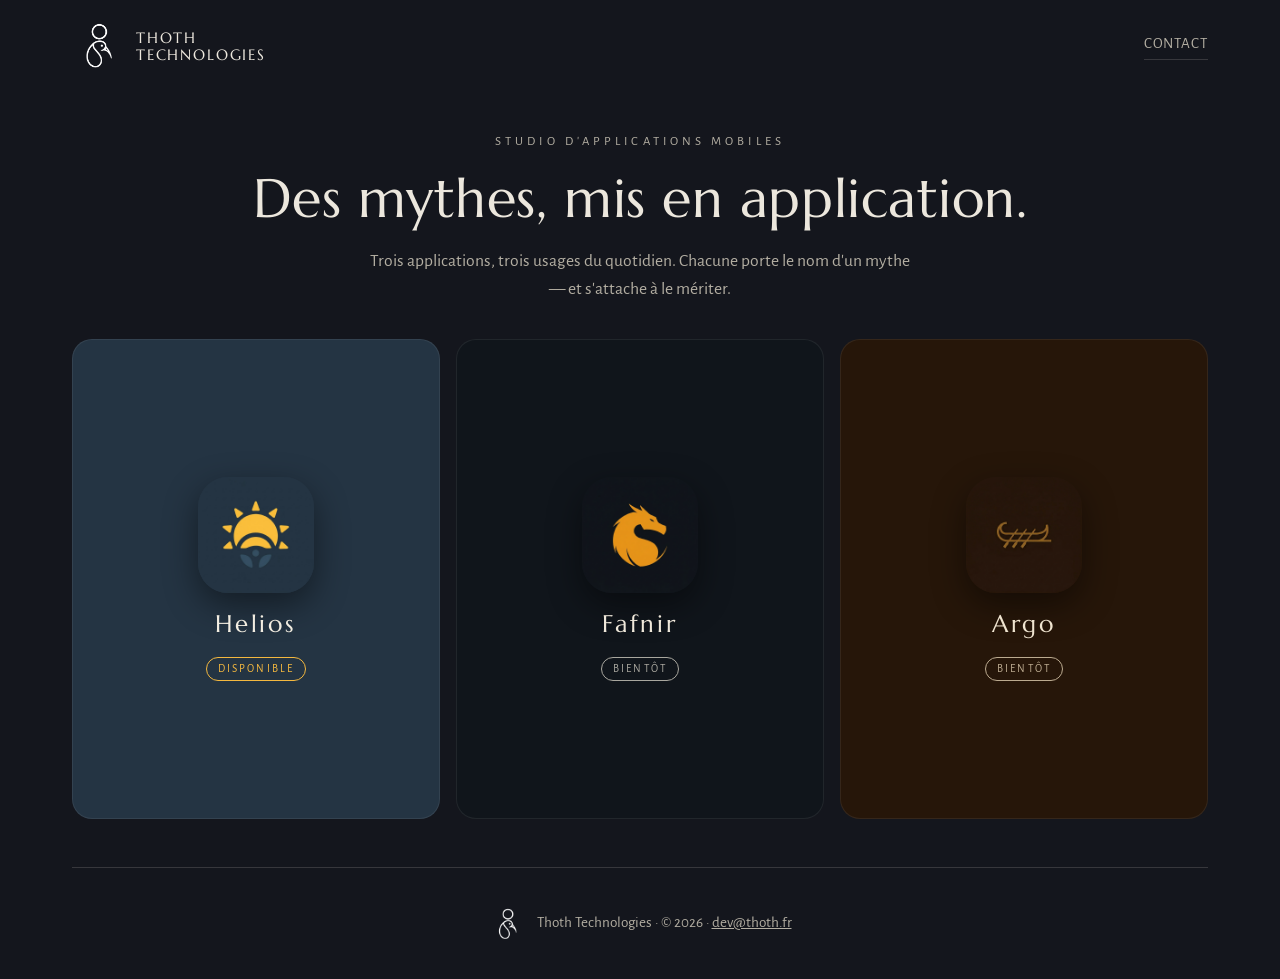
==== index.html @ eed7654f "Site vitrine Thoth Technologies Page statique en francais presentant les trois applications mobiles " ====
<!DOCTYPE html>
<html lang="fr">
<head>
  <meta charset="UTF-8">
  <meta name="viewport" content="width=device-width, initial-scale=1.0">
  <title>Thoth Technologies — Applications mobiles</title>
  <meta name="description" content="Thoth Technologies conçoit des applications mobiles simples et soignées : Helios (permis de conduire), Fafnir (budget personnel) et Argo (covoiturage).">
  <meta property="og:title" content="Thoth Technologies">
  <meta property="og:description" content="Des mythes, mis en application. Helios, Fafnir, Argo.">
  <meta property="og:image" content="assets/thoth_technologies.png">
  <link rel="icon" type="image/png" href="assets/thoth_technologies.png">
  <link rel="preconnect" href="https://fonts.googleapis.com">
  <link rel="preconnect" href="https://fonts.gstatic.com" crossorigin>
  <link href="https://fonts.googleapis.com/css2?family=Marcellus&family=Alegreya+Sans:wght@400;500;700&display=swap" rel="stylesheet">
  <link rel="stylesheet" href="css/style.css">
</head>
<body>

  <!-- Sélecteur d'univers : CSS pur, aucun JavaScript -->
  <input class="app-radio" type="radio" name="app" id="r-thoth" checked>
  <input class="app-radio" type="radio" name="app" id="r-helios">
  <input class="app-radio" type="radio" name="app" id="r-fafnir">
  <input class="app-radio" type="radio" name="app" id="r-argo">

  <div class="page">

    <header class="site-header">
      <label for="r-thoth" class="brand" title="Revenir à l'accueil">
        <img class="brand__ibis" src="assets/new_one.png" alt="" width="52" height="52">
        <span class="brand__name">Thoth<br>Technologies</span>
      </label>
      <a class="site-header__contact" href="mailto:dev@thoth.fr">Contact</a>
    </header>

    <main>
      <section class="hero">
        <p class="eyebrow">Studio d'applications mobiles</p>
        <h1 class="hero__title">Des mythes, <em>mis en application.</em></h1>
        <p class="hero__sub">
          Trois applications, trois usages du quotidien.
          Chacune porte le nom d'un mythe — et s'attache à le mériter.
        </p>
      </section>

      <section class="triptych" aria-label="Les applications">

        <article class="pane pane--helios">
          <label class="pane__hit" for="r-helios">
            <img class="pane__logo" src="assets/helios.png" alt="" width="120" height="120">
            <span class="pane__name">Helios</span>
            <span class="pane__badge pane__badge--live">Disponible</span>
          </label>
          <div class="pane__detail">
            <p class="pane__kicker">Permis de conduire</p>
            <p class="pane__tagline">L'oral de l'examen pratique, maîtrisé.</p>
            <p class="pane__text">
              À la fin de l'examen pratique du permis, l'examinateur pose des questions de
              vérification, de sécurité routière et de premiers secours : jusqu'à
              <strong>3 points</strong> sur la note finale. Helios entraîne à toutes les
              décrocher — 200 questions, corrections détaillées, suivi de progression.
              Gratuit, sans inscription, fonctionne hors-ligne.
            </p>
            <div class="pane__actions">
              <a class="btn btn--primary" href="https://helios.thoth.fr">Ouvrir Helios</a>
              <a class="btn" href="https://play.google.com/store/apps/details?id=fr.thoth.helios">Google Play</a>
              <a class="btn" href="https://apps.apple.com/fr/app/helios-driver/id6763942406">App Store</a>
            </div>
          </div>
        </article>

        <article class="pane pane--fafnir">
          <label class="pane__hit" for="r-fafnir">
            <img class="pane__logo" src="assets/fafnir.png" alt="" width="120" height="120">
            <span class="pane__name">Fafnir</span>
            <span class="pane__badge">Bientôt</span>
          </label>
          <div class="pane__detail">
            <p class="pane__kicker">Budget personnel</p>
            <p class="pane__tagline">Le dragon qui veille sur votre or.</p>
            <p class="pane__text">
              Fafnir sera un gestionnaire de budget personnel : dépenses suivies à la trace,
              épargne surveillée d'un œil de dragon, comptes clairs à la fin du mois.
            </p>
            <div class="pane__actions">
              <span class="soon">Bientôt disponible</span>
            </div>
          </div>
        </article>

        <article class="pane pane--argo">
          <label class="pane__hit" for="r-argo">
            <img class="pane__logo" src="assets/argo.png" alt="" width="120" height="120">
            <span class="pane__name">Argo</span>
            <span class="pane__badge">Bientôt</span>
          </label>
          <div class="pane__detail">
            <p class="pane__kicker">Covoiturage</p>
            <p class="pane__tagline">Une embarcation, plusieurs rameurs.</p>
            <p class="pane__text">
              Argo organisera le covoiturage entre amis, en famille — et pourquoi pas entre
              collègues. Un équipage, un cap, des trajets partagés sans frictions.
            </p>
            <div class="pane__actions">
              <span class="soon">Bientôt disponible</span>
            </div>
          </div>
        </article>

      </section>
    </main>

    <footer class="site-footer">
      <img class="site-footer__ibis" src="assets/new_one.png" alt="" width="36" height="36">
      <p>Thoth Technologies · © 2026 · <a href="mailto:dev@thoth.fr">dev@thoth.fr</a></p>
    </footer>

  </div>

</body>
</html>
---- css/style.css ----
/* ==========================================================================
   Thoth Technologies — triptyque à thèmes par application
   Bascule de thème en CSS pur : radios + :has(), aucun JavaScript.
   ========================================================================== */

:root {
  /* Thème par défaut : Thoth (anthracite, encre & papyrus) */
  --bg: #14161d;
  --ink: #ece7dd;
  --ink-dim: #b3aea2;
  --accent: #ece7dd;
  --accent-contrast: #14161d;
  --line: rgba(236, 231, 221, 0.16);
  --theme-transition: 0.65s cubic-bezier(0.4, 0, 0.2, 1);

  /* Palettes fixes des applications (les panneaux les gardent en permanence) */
  --helios-bg: #243443;
  --helios-accent: #f4b83f;
  --helios-ink: #f2ede1;
  --helios-dim: #b9c2ca;
  --fafnir-bg: #10151b;
  --fafnir-accent: #e6952f;
  --fafnir-ink: #efe8da;
  --fafnir-dim: #a9a79f;
  --argo-bg: #261609;
  --argo-accent: #c99a3f;
  --argo-ink: #efe4d0;
  --argo-dim: #bcab90;
}

/* La page entière adopte le thème de l'application ouverte */
html:has(#r-helios:checked) {
  --bg: var(--helios-bg);
  --ink: var(--helios-ink);
  --ink-dim: var(--helios-dim);
  --accent: var(--helios-accent);
  --accent-contrast: var(--helios-bg);
  --line: rgba(244, 184, 63, 0.28);
}

html:has(#r-fafnir:checked) {
  --bg: var(--fafnir-bg);
  --ink: var(--fafnir-ink);
  --ink-dim: var(--fafnir-dim);
  --accent: var(--fafnir-accent);
  --accent-contrast: var(--fafnir-bg);
  --line: rgba(230, 149, 47, 0.28);
}

html:has(#r-argo:checked) {
  --bg: var(--argo-bg);
  --ink: var(--argo-ink);
  --ink-dim: var(--argo-dim);
  --accent: var(--argo-accent);
  --accent-contrast: var(--argo-bg);
  --line: rgba(201, 154, 63, 0.3);
}

/* ==========================================================================
   Base
   ========================================================================== */

* { box-sizing: border-box; }

html, body { margin: 0; }

body {
  background: var(--bg);
  color: var(--ink);
  font-family: "Alegreya Sans", "Segoe UI", system-ui, sans-serif;
  font-size: 1.0625rem;
  line-height: 1.6;
  transition: background var(--theme-transition), color var(--theme-transition);
  min-height: 100vh;
}

.page {
  max-width: 74rem;
  margin: 0 auto;
  padding: 0 1.5rem;
  display: flex;
  flex-direction: column;
  min-height: 100vh;
}

main { flex: 1; }

/* Radios masqués visuellement, focus clavier conservé */
.app-radio {
  position: fixed;
  width: 1px;
  height: 1px;
  clip-path: inset(50%);
  overflow: hidden;
  white-space: nowrap;
}

h1, h2, .brand__name, .pane__name {
  font-family: "Marcellus", "Palatino Linotype", Palatino, serif;
  font-weight: 400;
}

a { color: var(--accent); }

/* ==========================================================================
   En-tête
   ========================================================================== */

.site-header {
  display: flex;
  align-items: center;
  justify-content: space-between;
  padding: 1.25rem 0;
}

.brand {
  display: flex;
  align-items: center;
  gap: 0.75rem;
  cursor: pointer;
}

.brand__name {
  font-size: 0.95rem;
  line-height: 1.15;
  letter-spacing: 0.12em;
  text-transform: uppercase;
}

.site-header__contact {
  color: var(--ink-dim);
  text-decoration: none;
  font-size: 0.95rem;
  letter-spacing: 0.06em;
  text-transform: uppercase;
  border-bottom: 1px solid var(--line);
  padding-bottom: 0.15rem;
  transition: color 0.2s, border-color 0.2s;
}

.site-header__contact:hover { color: var(--accent); border-color: var(--accent); }

/* ==========================================================================
   Hero
   ========================================================================== */

.hero {
  text-align: center;
  padding: 2.5rem 0 2.25rem;
}

.eyebrow {
  margin: 0 0 1rem;
  font-size: 0.8rem;
  letter-spacing: 0.32em;
  text-transform: uppercase;
  color: var(--ink-dim);
}

.hero__title {
  margin: 0;
  font-size: clamp(2.1rem, 5vw, 3.4rem);
  line-height: 1.12;
  letter-spacing: 0.01em;
}

.hero__title em {
  font-style: normal;
  color: var(--accent);
  transition: color var(--theme-transition);
}

.hero__sub {
  max-width: 34rem;
  margin: 1.1rem auto 0;
  color: var(--ink-dim);
  font-size: 1.1rem;
}

/* ==========================================================================
   Triptyque
   ========================================================================== */

.triptych {
  display: flex;
  gap: 1rem;
  min-height: 30rem;
  margin-bottom: 3rem;
}

.pane {
  flex: 1;
  display: flex;
  flex-direction: column;
  border-radius: 1.25rem;
  overflow: hidden;
  border: 1px solid rgba(255, 255, 255, 0.07);
  transition: flex-grow var(--theme-transition), border-color 0.3s;
}

/* Couleurs propres à chaque panneau, indépendantes du thème de page */
.pane--helios { background: var(--helios-bg); color: var(--helios-ink); --pane-accent: var(--helios-accent); --pane-dim: var(--helios-dim); --pane-bg: var(--helios-bg); }
.pane--fafnir { background: var(--fafnir-bg); color: var(--fafnir-ink); --pane-accent: var(--fafnir-accent); --pane-dim: var(--fafnir-dim); --pane-bg: var(--fafnir-bg); }
.pane--argo   { background: var(--argo-bg);   color: var(--argo-ink);   --pane-accent: var(--argo-accent);   --pane-dim: var(--argo-dim);   --pane-bg: var(--argo-bg); }

.pane:hover { border-color: var(--pane-accent); }

/* Zone cliquable : logo + nom + badge */
.pane__hit {
  flex: 1;
  display: flex;
  flex-direction: column;
  align-items: center;
  justify-content: center;
  gap: 0.8rem;
  padding: 2.25rem 1rem;
  cursor: pointer;
  text-align: center;
}

.pane__logo {
  width: clamp(84px, 9vw, 128px);
  height: auto;
  border-radius: 26%;
  box-shadow: 0 12px 34px rgba(0, 0, 0, 0.45);
  transition: transform 0.35s ease;
}

.pane__hit:hover .pane__logo { transform: scale(1.06); }

.pane__name {
  font-size: 1.5rem;
  letter-spacing: 0.12em;
}

.pane__badge {
  font-size: 0.7rem;
  letter-spacing: 0.18em;
  text-transform: uppercase;
  color: var(--pane-dim);
  border: 1px solid currentColor;
  border-radius: 999px;
  padding: 0.15rem 0.7rem;
}

.pane__badge--live { color: var(--pane-accent); }

/* Détail : replié par défaut, déployé quand le panneau est sélectionné */
.pane__detail {
  max-height: 0;
  opacity: 0;
  visibility: hidden;
  overflow: hidden;
  padding: 0 clamp(1.25rem, 3vw, 2.5rem);
  transition: max-height var(--theme-transition), opacity 0.45s ease 0.15s,
              visibility var(--theme-transition), padding var(--theme-transition);
}

html:has(#r-helios:checked) .pane--helios,
html:has(#r-fafnir:checked) .pane--fafnir,
html:has(#r-argo:checked)   .pane--argo {
  flex-grow: 2.6;
  border-color: var(--pane-accent);
}

html:has(#r-helios:checked) .pane--helios .pane__detail,
html:has(#r-fafnir:checked) .pane--fafnir .pane__detail,
html:has(#r-argo:checked)   .pane--argo   .pane__detail {
  max-height: 32rem;
  opacity: 1;
  visibility: visible;
  padding-bottom: 2.25rem;
}

/* Focus clavier : anneau sur le panneau correspondant */
html:has(#r-helios:focus-visible) .pane--helios,
html:has(#r-fafnir:focus-visible) .pane--fafnir,
html:has(#r-argo:focus-visible)   .pane--argo {
  outline: 2px solid var(--pane-accent);
  outline-offset: 3px;
}

html:has(#r-thoth:focus-visible) .brand {
  outline: 2px solid var(--accent);
  outline-offset: 4px;
}

.pane__kicker {
  margin: 0 0 0.4rem;
  font-size: 0.75rem;
  letter-spacing: 0.28em;
  text-transform: uppercase;
  color: var(--pane-accent);
}

.pane__tagline {
  margin: 0;
  font-size: 1.15rem;
  font-style: italic;
  color: var(--pane-dim);
}

.pane__text {
  margin: 1rem 0 0;
}

.pane__text strong { color: var(--pane-accent); }

.pane__actions {
  margin-top: 1.5rem;
  display: flex;
  flex-wrap: wrap;
  gap: 0.7rem;
}

.btn {
  display: inline-block;
  padding: 0.65rem 1.4rem;
  border: 1px solid rgba(255, 255, 255, 0.25);
  border-radius: 999px;
  color: inherit;
  text-decoration: none;
  font-weight: 500;
  letter-spacing: 0.02em;
  transition: border-color 0.2s, color 0.2s, background 0.2s;
}

.btn:hover { border-color: var(--pane-accent); color: var(--pane-accent); }

.btn--primary {
  background: var(--pane-accent);
  border-color: var(--pane-accent);
  color: var(--pane-bg);
}

.btn--primary:hover {
  background: color-mix(in srgb, var(--pane-accent) 85%, white);
  color: var(--pane-bg);
}

.btn:focus-visible {
  outline: 2px solid var(--pane-accent);
  outline-offset: 3px;
}

.soon {
  display: inline-block;
  padding: 0.65rem 1.4rem;
  border: 1px dashed rgba(255, 255, 255, 0.3);
  border-radius: 999px;
  color: var(--pane-dim);
  letter-spacing: 0.12em;
  text-transform: uppercase;
  font-size: 0.82rem;
}

/* ==========================================================================
   Pied de page
   ========================================================================== */

.site-footer {
  display: flex;
  align-items: center;
  justify-content: center;
  gap: 0.75rem;
  padding: 1.75rem 0;
  border-top: 1px solid var(--line);
  color: var(--ink-dim);
  font-size: 0.95rem;
}

.site-footer a { color: var(--ink-dim); }
.site-footer a:hover { color: var(--accent); }

/* ==========================================================================
   Mobile : panneaux empilés en accordéon
   ========================================================================== */

@media (max-width: 760px) {
  .triptych {
    flex-direction: column;
    min-height: 0;
  }

  .pane { flex: none; }

  .pane__hit {
    flex-direction: row;
    justify-content: flex-start;
    gap: 1.1rem;
    padding: 1.1rem 1.25rem;
    text-align: left;
  }

  .pane__logo { width: 64px; }

  .pane__name { flex: 1; font-size: 1.3rem; }
}

/* ==========================================================================
   Dégradations
   ========================================================================== */

/* Navigateurs sans :has() : tous les détails visibles, thème Thoth fixe */
@supports not (selector(html:has(input))) {
  .pane__detail {
    max-height: none;
    opacity: 1;
    visibility: visible;
    padding-bottom: 2.25rem;
  }

  .triptych { flex-direction: column; }
}

@media (prefers-reduced-motion: reduce) {
  *, *::before, *::after {
    animation: none !important;
    transition: none !important;
  }
}
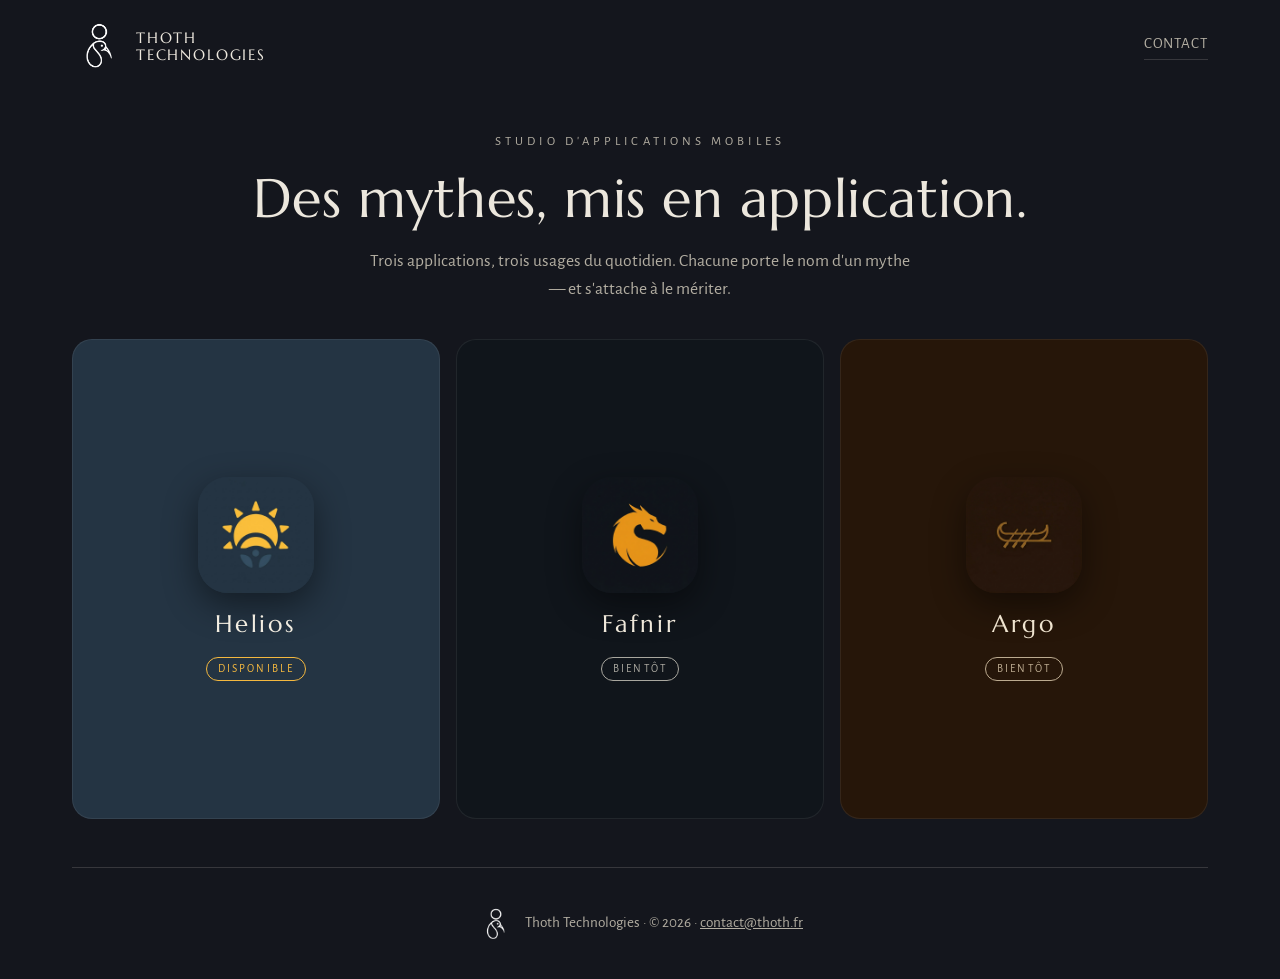
==== commit 2079e5b3: "Corrige l'adresse de contact : contact@thoth.fr Co-Authored-By: Claude Fable 5 <noreply@anthropic.co" ====
--- a/index.html
+++ b/index.html
@@ -29,7 +29,7 @@
         <img class="brand__ibis" src="assets/new_one.png" alt="" width="52" height="52">
         <span class="brand__name">Thoth<br>Technologies</span>
       </label>
-      <a class="site-header__contact" href="mailto:dev@thoth.fr">Contact</a>
+      <a class="site-header__contact" href="mailto:contact@thoth.fr">Contact</a>
     </header>
 
     <main>
@@ -111,7 +111,7 @@
 
     <footer class="site-footer">
       <img class="site-footer__ibis" src="assets/new_one.png" alt="" width="36" height="36">
-      <p>Thoth Technologies · © 2026 · <a href="mailto:dev@thoth.fr">dev@thoth.fr</a></p>
+      <p>Thoth Technologies · © 2026 · <a href="mailto:contact@thoth.fr">contact@thoth.fr</a></p>
     </footer>
 
   </div>
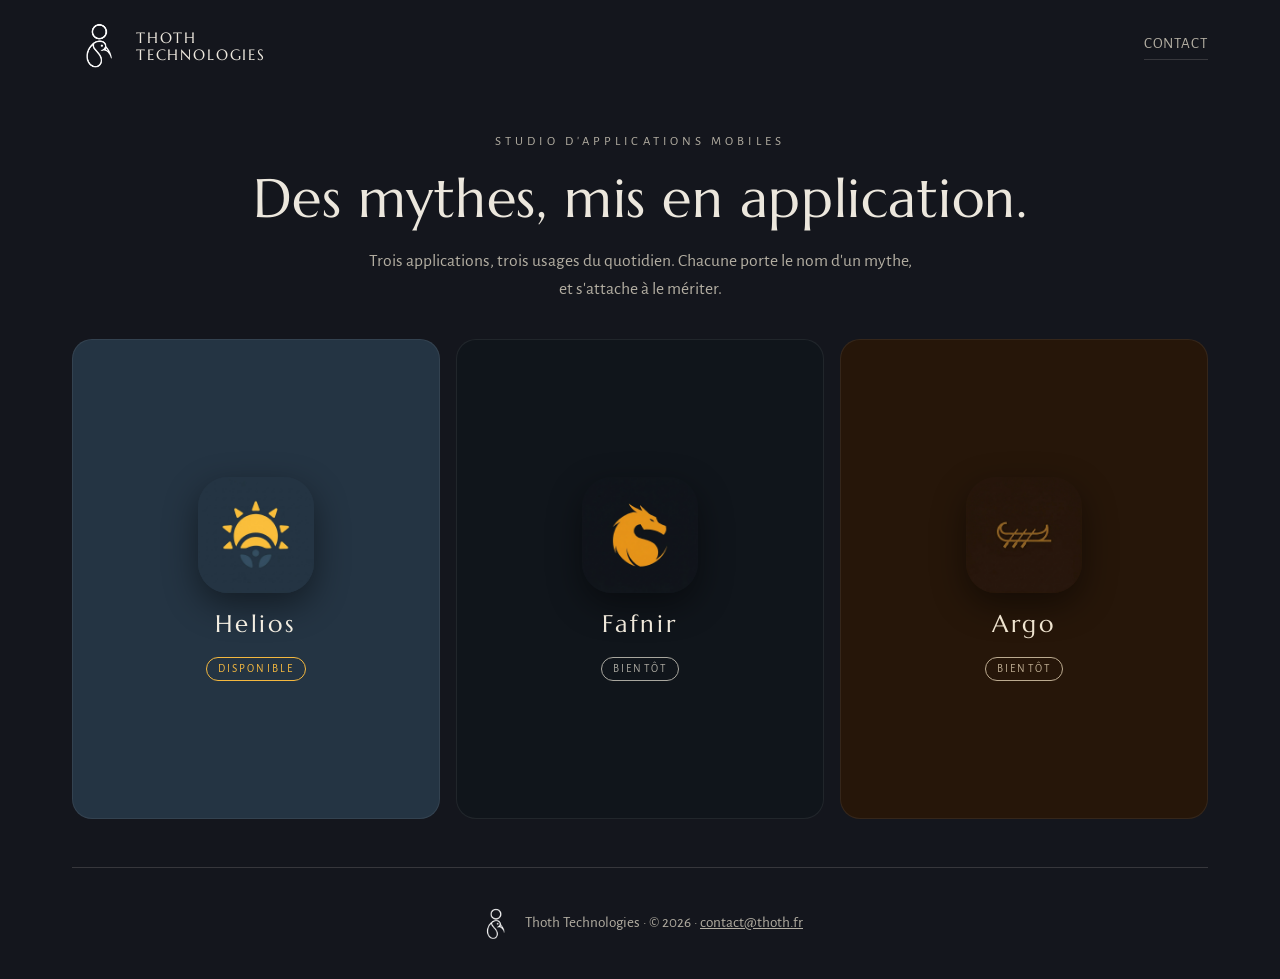
==== commit b3bdcfb6: "Supprime les tirets longs des textes Co-Authored-By: Claude Fable 5 <noreply@anthropic.com>" ====
--- a/index.html
+++ b/index.html
@@ -3,7 +3,7 @@
 <head>
   <meta charset="UTF-8">
   <meta name="viewport" content="width=device-width, initial-scale=1.0">
-  <title>Thoth Technologies — Applications mobiles</title>
+  <title>Thoth Technologies · Applications mobiles</title>
   <meta name="description" content="Thoth Technologies conçoit des applications mobiles simples et soignées : Helios (permis de conduire), Fafnir (budget personnel) et Argo (covoiturage).">
   <meta property="og:title" content="Thoth Technologies">
   <meta property="og:description" content="Des mythes, mis en application. Helios, Fafnir, Argo.">
@@ -38,7 +38,7 @@
         <h1 class="hero__title">Des mythes, <em>mis en application.</em></h1>
         <p class="hero__sub">
           Trois applications, trois usages du quotidien.
-          Chacune porte le nom d'un mythe — et s'attache à le mériter.
+          Chacune porte le nom d'un mythe, et s'attache à le mériter.
         </p>
       </section>
 
@@ -57,7 +57,7 @@
               À la fin de l'examen pratique du permis, l'examinateur pose des questions de
               vérification, de sécurité routière et de premiers secours : jusqu'à
               <strong>3 points</strong> sur la note finale. Helios entraîne à toutes les
-              décrocher — 200 questions, corrections détaillées, suivi de progression.
+              décrocher. 200 questions, corrections détaillées, suivi de progression.
               Gratuit, sans inscription, fonctionne hors-ligne.
             </p>
             <div class="pane__actions">
@@ -97,7 +97,7 @@
             <p class="pane__kicker">Covoiturage</p>
             <p class="pane__tagline">Une embarcation, plusieurs rameurs.</p>
             <p class="pane__text">
-              Argo organisera le covoiturage entre amis, en famille — et pourquoi pas entre
+              Argo organisera le covoiturage entre amis, en famille, et pourquoi pas entre
               collègues. Un équipage, un cap, des trajets partagés sans frictions.
             </p>
             <div class="pane__actions">
--- a/css/style.css
+++ b/css/style.css
@@ -1,5 +1,5 @@
 /* ==========================================================================
-   Thoth Technologies — triptyque à thèmes par application
+   Thoth Technologies : triptyque à thèmes par application
    Bascule de thème en CSS pur : radios + :has(), aucun JavaScript.
    ========================================================================== */
 
@@ -11,7 +11,7 @@
   --accent: #ece7dd;
   --accent-contrast: #14161d;
   --line: rgba(236, 231, 221, 0.16);
-  --theme-transition: 0.65s cubic-bezier(0.4, 0, 0.2, 1);
+  --theme-transition: 1.1s cubic-bezier(0.4, 0, 0.2, 1);
 
   /* Palettes fixes des applications (les panneaux les gardent en permanence) */
   --helios-bg: #243443;
@@ -102,6 +102,18 @@
 
 a { color: var(--accent); }
 
+/* Fondu graduel de toutes les couleurs liées au thème lors d'un changement d'app */
+.eyebrow,
+.hero__title,
+.hero__sub,
+.brand__name,
+.site-footer,
+.site-footer a,
+.site-footer__ibis,
+.site-header__contact {
+  transition: color var(--theme-transition), border-color var(--theme-transition);
+}
+
 /* ==========================================================================
    En-tête
    ========================================================================== */
@@ -227,6 +239,12 @@
 }
 
 .pane__hit:hover .pane__logo { transform: scale(1.06); }
+
+/* Retour tactile au clic : le logo s'enfonce brièvement */
+.pane__hit:active .pane__logo {
+  transform: scale(0.92);
+  transition-duration: 0.08s;
+}
 
 .pane__name {
   font-size: 1.5rem;
@@ -271,6 +289,37 @@
   visibility: visible;
   padding-bottom: 2.25rem;
 }
+
+/* Animation d'ouverture : le logo rebondit… */
+@keyframes logo-pop {
+  0%   { transform: scale(1); }
+  35%  { transform: scale(1.14) rotate(-3deg); }
+  70%  { transform: scale(0.96) rotate(1.5deg); }
+  100% { transform: scale(1); }
+}
+
+html:has(#r-helios:checked) .pane--helios .pane__logo,
+html:has(#r-fafnir:checked) .pane--fafnir .pane__logo,
+html:has(#r-argo:checked)   .pane--argo   .pane__logo {
+  animation: logo-pop 0.55s cubic-bezier(0.34, 1.56, 0.64, 1) both;
+}
+
+/* …et le contenu du détail se révèle en cascade */
+@keyframes rise-in {
+  from { opacity: 0; transform: translateY(14px); }
+  to   { opacity: 1; transform: translateY(0); }
+}
+
+html:has(#r-helios:checked) .pane--helios .pane__detail > *,
+html:has(#r-fafnir:checked) .pane--fafnir .pane__detail > *,
+html:has(#r-argo:checked)   .pane--argo   .pane__detail > * {
+  animation: rise-in 0.45s ease both;
+}
+
+html:has(input.app-radio:checked) .pane .pane__detail > :nth-child(1) { animation-delay: 0.18s; }
+html:has(input.app-radio:checked) .pane .pane__detail > :nth-child(2) { animation-delay: 0.26s; }
+html:has(input.app-radio:checked) .pane .pane__detail > :nth-child(3) { animation-delay: 0.34s; }
+html:has(input.app-radio:checked) .pane .pane__detail > :nth-child(4) { animation-delay: 0.42s; }
 
 /* Focus clavier : anneau sur le panneau correspondant */
 html:has(#r-helios:focus-visible) .pane--helios,
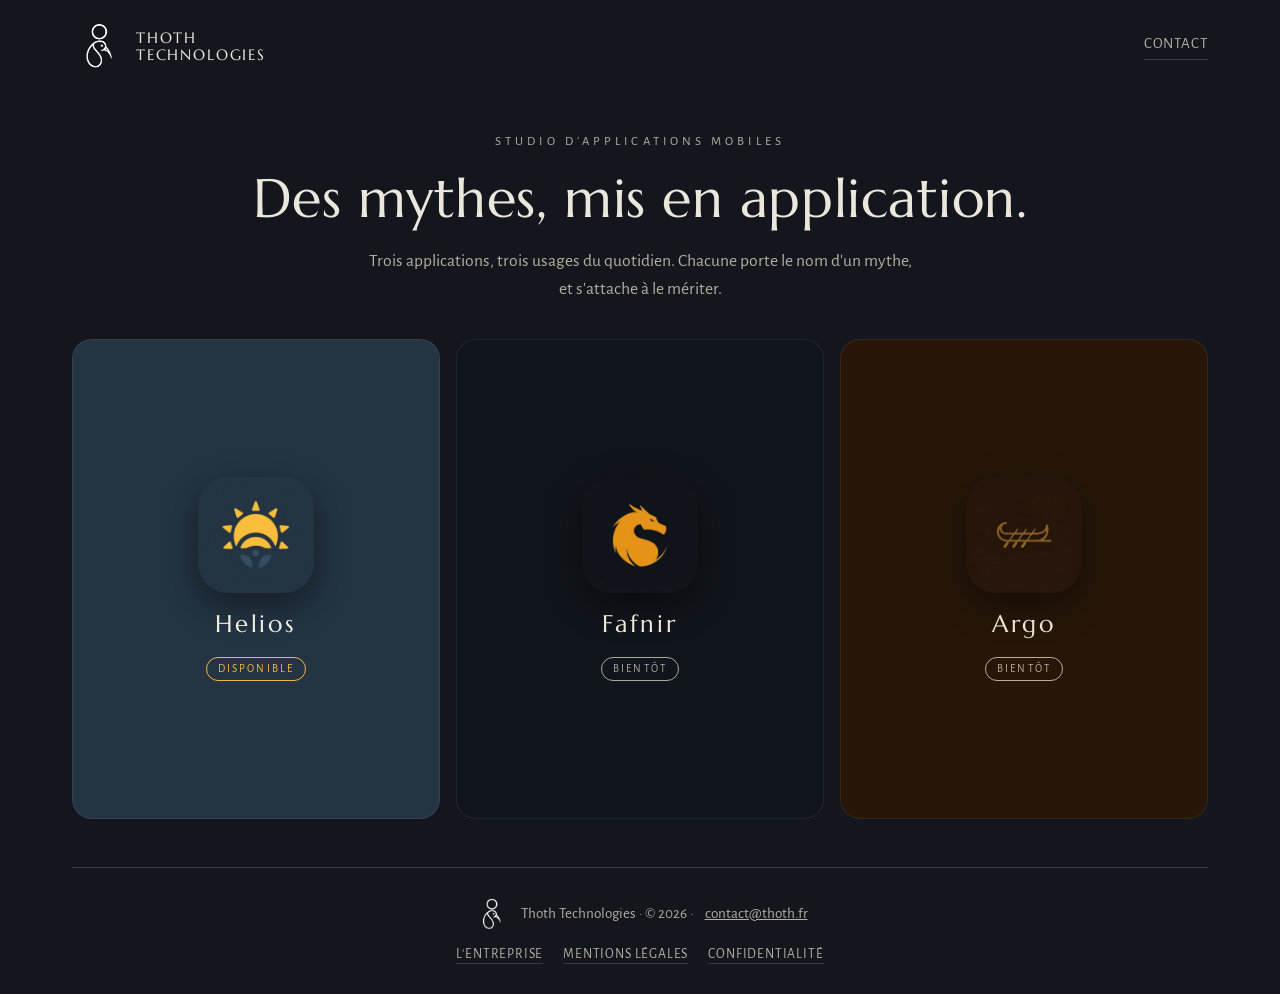
==== commit 72945913: "Ajoute la page Entreprise : présentation, mentions légales, confidentialité Auto-héberge les polices" ====
--- a/index.html
+++ b/index.html
@@ -8,10 +8,9 @@
   <meta property="og:title" content="Thoth Technologies">
   <meta property="og:description" content="Des mythes, mis en application. Helios, Fafnir, Argo.">
   <meta property="og:image" content="assets/thoth_technologies.png">
-  <link rel="icon" type="image/png" href="assets/thoth_technologies.png">
-  <link rel="preconnect" href="https://fonts.googleapis.com">
-  <link rel="preconnect" href="https://fonts.gstatic.com" crossorigin>
-  <link href="https://fonts.googleapis.com/css2?family=Marcellus&family=Alegreya+Sans:wght@400;500;700&display=swap" rel="stylesheet">
+  <link rel="icon" type="image/png" href="assets/favicon.png">
+  <link rel="preload" href="assets/fonts/marcellus-400.woff2" as="font" type="font/woff2" crossorigin>
+  <link rel="preload" href="assets/fonts/alegreya-sans-400.woff2" as="font" type="font/woff2" crossorigin>
   <link rel="stylesheet" href="css/style.css">
 </head>
 <body>
@@ -54,7 +53,7 @@
             <p class="pane__kicker">Permis de conduire</p>
             <p class="pane__tagline">L'oral de l'examen pratique, maîtrisé.</p>
             <p class="pane__text">
-              À la fin de l'examen pratique du permis, l'examinateur pose des questions de
+              Au milieu de l'examen pratique du permis, l'examinateur pose des questions de
               vérification, de sécurité routière et de premiers secours : jusqu'à
               <strong>3 points</strong> sur la note finale. Helios entraîne à toutes les
               décrocher. 200 questions, corrections détaillées, suivi de progression.
@@ -110,8 +109,15 @@
     </main>
 
     <footer class="site-footer">
-      <img class="site-footer__ibis" src="assets/new_one.png" alt="" width="36" height="36">
-      <p>Thoth Technologies · © 2026 · <a href="mailto:contact@thoth.fr">contact@thoth.fr</a></p>
+      <p>
+        <img class="site-footer__ibis" src="assets/new_one.png" alt="" width="36" height="36">
+        Thoth Technologies · © 2026 · <a href="mailto:contact@thoth.fr">contact@thoth.fr</a>
+      </p>
+      <ul class="site-footer__nav">
+        <li><a href="entreprise.html">L'entreprise</a></li>
+        <li><a href="entreprise.html#mentions-legales">Mentions légales</a></li>
+        <li><a href="entreprise.html#confidentialite">Confidentialité</a></li>
+      </ul>
     </footer>
 
   </div>
--- a/css/style.css
+++ b/css/style.css
@@ -2,6 +2,43 @@
    Thoth Technologies : triptyque à thèmes par application
    Bascule de thème en CSS pur : radios + :has(), aucun JavaScript.
    ========================================================================== */
+
+/* ==========================================================================
+   Polices auto-hébergées (aucune requête vers Google Fonts, RGPD)
+   Sous-ensemble latin, licence SIL OFL : voir assets/fonts/OFL-*.txt
+   ========================================================================== */
+
+@font-face {
+  font-family: "Marcellus";
+  font-style: normal;
+  font-weight: 400;
+  font-display: swap;
+  src: url("../assets/fonts/marcellus-400.woff2") format("woff2");
+}
+
+@font-face {
+  font-family: "Alegreya Sans";
+  font-style: normal;
+  font-weight: 400;
+  font-display: swap;
+  src: url("../assets/fonts/alegreya-sans-400.woff2") format("woff2");
+}
+
+@font-face {
+  font-family: "Alegreya Sans";
+  font-style: normal;
+  font-weight: 500;
+  font-display: swap;
+  src: url("../assets/fonts/alegreya-sans-500.woff2") format("woff2");
+}
+
+@font-face {
+  font-family: "Alegreya Sans";
+  font-style: normal;
+  font-weight: 700;
+  font-display: swap;
+  src: url("../assets/fonts/alegreya-sans-700.woff2") format("woff2");
+}
 
 :root {
   /* Thème par défaut : Thoth (anthracite, encre & papyrus) */
@@ -130,6 +167,13 @@
   align-items: center;
   gap: 0.75rem;
   cursor: pointer;
+  color: inherit;
+  text-decoration: none;
+}
+
+.brand:focus-visible {
+  outline: 2px solid var(--accent);
+  outline-offset: 4px;
 }
 
 .brand__name {
@@ -409,6 +453,7 @@
 
 .site-footer {
   display: flex;
+  flex-direction: column;
   align-items: center;
   justify-content: center;
   gap: 0.75rem;
@@ -418,8 +463,127 @@
   font-size: 0.95rem;
 }
 
+.site-footer p {
+  margin: 0;
+  display: flex;
+  flex-wrap: wrap;
+  align-items: center;
+  justify-content: center;
+  gap: 0.35rem 0.75rem;
+  text-align: center;
+}
+
 .site-footer a { color: var(--ink-dim); }
 .site-footer a:hover { color: var(--accent); }
+
+.site-footer__nav {
+  display: flex;
+  flex-wrap: wrap;
+  justify-content: center;
+  gap: 0.35rem 1.25rem;
+  margin: 0;
+  padding: 0;
+  list-style: none;
+  font-size: 0.85rem;
+  letter-spacing: 0.06em;
+  text-transform: uppercase;
+}
+
+.site-footer__nav a { text-decoration: none; border-bottom: 1px solid var(--line); padding-bottom: 0.1rem; }
+
+/* ==========================================================================
+   Page Entreprise : présentation, mentions légales, confidentialité
+   ========================================================================== */
+
+.prose {
+  max-width: 44rem;
+  margin: 0 auto 3.5rem;
+}
+
+.prose__section {
+  padding: 2.5rem 0;
+  border-top: 1px solid var(--line);
+  scroll-margin-top: 1.5rem;
+}
+
+.prose__section:first-child { border-top: 0; padding-top: 0.5rem; }
+
+.prose h2 {
+  margin: 0 0 1.25rem;
+  font-size: 1.7rem;
+  letter-spacing: 0.02em;
+}
+
+.prose h3 {
+  margin: 1.75rem 0 0.5rem;
+  font-size: 0.8rem;
+  letter-spacing: 0.28em;
+  text-transform: uppercase;
+  color: var(--accent);
+  font-weight: 500;
+}
+
+.prose p { margin: 0 0 1rem; }
+
+.prose p:last-child { margin-bottom: 0; }
+
+.prose ul {
+  margin: 0 0 1rem;
+  padding-left: 1.25rem;
+}
+
+.prose li + li { margin-top: 0.35rem; }
+
+.prose a { text-decoration-thickness: 1px; text-underline-offset: 0.2em; }
+
+.prose .lede {
+  font-size: 1.15rem;
+  color: var(--ink-dim);
+}
+
+/* Liste de faits : libellé en petites capitales, valeur en regard */
+.facts {
+  display: grid;
+  grid-template-columns: max-content 1fr;
+  gap: 0.6rem 1.5rem;
+  margin: 1.5rem 0 0;
+}
+
+.facts dt {
+  font-size: 0.75rem;
+  letter-spacing: 0.22em;
+  text-transform: uppercase;
+  color: var(--ink-dim);
+  padding-top: 0.2rem;
+}
+
+.facts dd { margin: 0; }
+
+/* Sommaire de la page */
+.prose__toc {
+  display: flex;
+  flex-wrap: wrap;
+  justify-content: center;
+  gap: 0.6rem;
+  margin: 1.75rem 0 0;
+  padding: 0;
+  list-style: none;
+}
+
+.prose__toc a {
+  display: inline-block;
+  padding: 0.45rem 1.1rem;
+  border: 1px solid var(--line);
+  border-radius: 999px;
+  color: var(--ink-dim);
+  text-decoration: none;
+  font-size: 0.85rem;
+  letter-spacing: 0.08em;
+  text-transform: uppercase;
+  transition: color 0.2s, border-color 0.2s;
+}
+
+.prose__toc a:hover { color: var(--accent); border-color: var(--accent); }
 
 /* ==========================================================================
    Mobile : panneaux empilés en accordéon
@@ -444,6 +608,10 @@
   .pane__logo { width: 64px; }
 
   .pane__name { flex: 1; font-size: 1.3rem; }
+
+  .facts { grid-template-columns: 1fr; gap: 0.15rem 0; }
+
+  .facts dd + dt { margin-top: 0.75rem; }
 }
 
 /* ==========================================================================
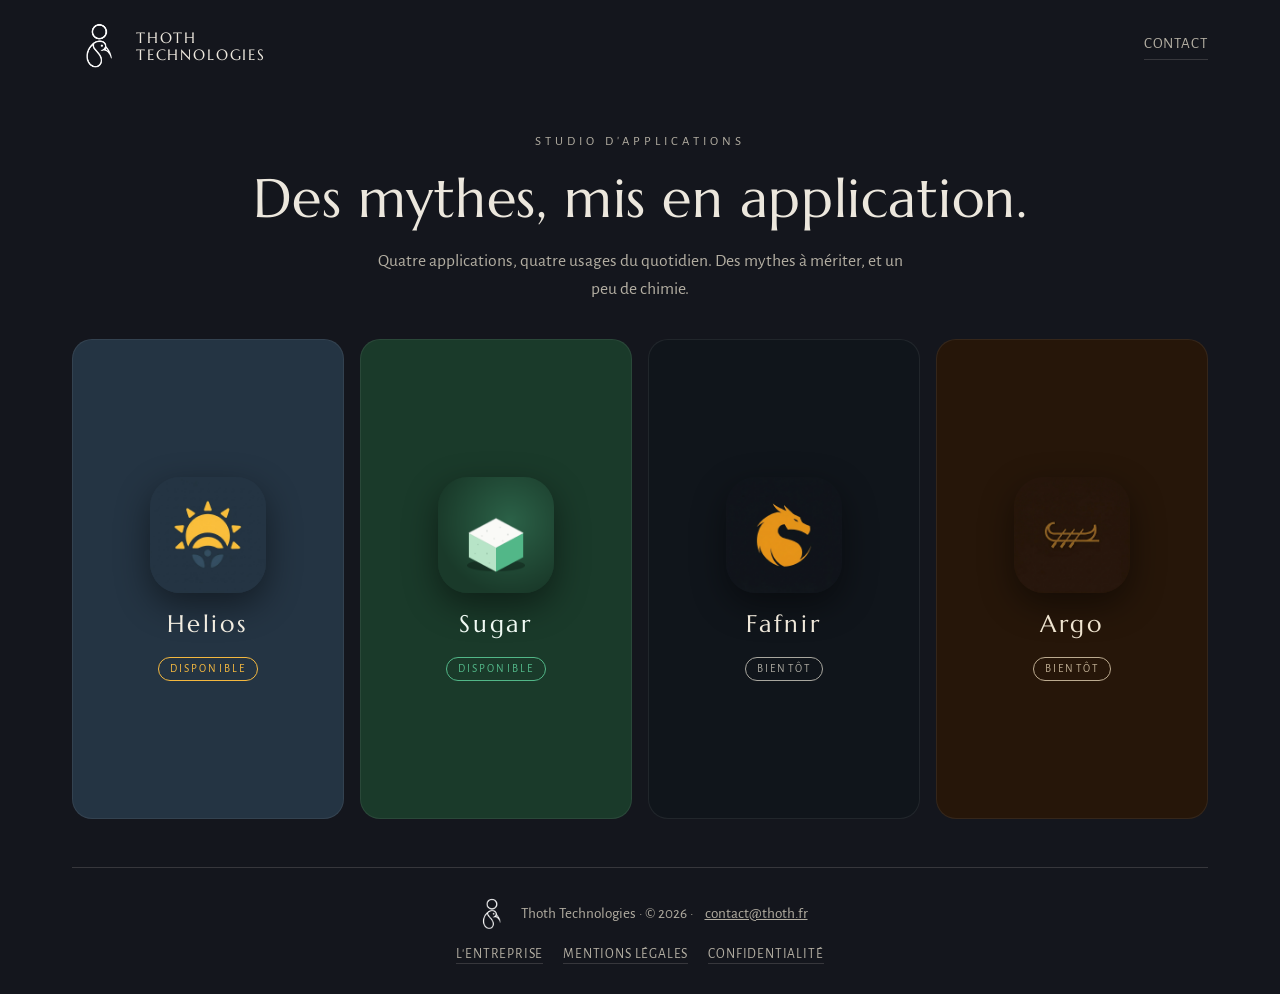
==== commit 02d2ef78: "Ajoute Sugar, quatrième application (sugar.thoth.fr) Nouveau panneau et thème vert dans le sélecteur" ====
--- a/index.html
+++ b/index.html
@@ -4,9 +4,9 @@
   <meta charset="UTF-8">
   <meta name="viewport" content="width=device-width, initial-scale=1.0">
   <title>Thoth Technologies · Applications mobiles</title>
-  <meta name="description" content="Thoth Technologies conçoit des applications mobiles simples et soignées : Helios (permis de conduire), Fafnir (budget personnel) et Argo (covoiturage).">
+  <meta name="description" content="Thoth Technologies conçoit des applications simples et soignées : Helios (permis de conduire), Sugar (nutrition), Fafnir (budget personnel) et Argo (covoiturage).">
   <meta property="og:title" content="Thoth Technologies">
-  <meta property="og:description" content="Des mythes, mis en application. Helios, Fafnir, Argo.">
+  <meta property="og:description" content="Des mythes, mis en application. Helios, Sugar, Fafnir, Argo.">
   <meta property="og:image" content="assets/thoth_technologies.png">
   <link rel="icon" type="image/png" href="assets/favicon.png">
   <link rel="preload" href="assets/fonts/marcellus-400.woff2" as="font" type="font/woff2" crossorigin>
@@ -18,6 +18,7 @@
   <!-- Sélecteur d'univers : CSS pur, aucun JavaScript -->
   <input class="app-radio" type="radio" name="app" id="r-thoth" checked>
   <input class="app-radio" type="radio" name="app" id="r-helios">
+  <input class="app-radio" type="radio" name="app" id="r-sugar">
   <input class="app-radio" type="radio" name="app" id="r-fafnir">
   <input class="app-radio" type="radio" name="app" id="r-argo">
 
@@ -33,11 +34,11 @@
 
     <main>
       <section class="hero">
-        <p class="eyebrow">Studio d'applications mobiles</p>
+        <p class="eyebrow">Studio d'applications</p>
         <h1 class="hero__title">Des mythes, <em>mis en application.</em></h1>
         <p class="hero__sub">
-          Trois applications, trois usages du quotidien.
-          Chacune porte le nom d'un mythe, et s'attache à le mériter.
+          Quatre applications, quatre usages du quotidien.
+          Des mythes à mériter, et un peu de chimie.
         </p>
       </section>
 
@@ -63,6 +64,27 @@
               <a class="btn btn--primary" href="https://helios.thoth.fr">Ouvrir Helios</a>
               <a class="btn" href="https://play.google.com/store/apps/details?id=fr.thoth.helios">Google Play</a>
               <a class="btn" href="https://apps.apple.com/fr/app/helios-driver/id6763942406">App Store</a>
+            </div>
+          </div>
+        </article>
+
+        <article class="pane pane--sugar">
+          <label class="pane__hit" for="r-sugar">
+            <img class="pane__logo" src="assets/sugar.png" alt="" width="120" height="120">
+            <span class="pane__name">Sugar</span>
+            <span class="pane__badge pane__badge--live">Disponible</span>
+          </label>
+          <div class="pane__detail">
+            <p class="pane__kicker">Nutrition</p>
+            <p class="pane__tagline">Ce que contient vraiment votre assiette.</p>
+            <p class="pane__text">
+              Tout aliment contient tout ; Sugar dit combien. Plus de
+              <strong>100 aliments</strong> classés par glucose, fructose, lactose, maltose,
+              macronutriments, fibres, calories et index glycémique, pour 100 g, d'après les
+              tables CIQUAL (ANSES) et USDA. Un site web, gratuit, sans inscription.
+            </p>
+            <div class="pane__actions">
+              <a class="btn btn--primary" href="https://sugar.thoth.fr">Ouvrir Sugar</a>
             </div>
           </div>
         </article>
--- a/css/style.css
+++ b/css/style.css
@@ -63,6 +63,10 @@
   --argo-accent: #c99a3f;
   --argo-ink: #efe4d0;
   --argo-dim: #bcab90;
+  --sugar-bg: #1a3a2a;
+  --sugar-accent: #52b788;
+  --sugar-ink: #f0faf4;
+  --sugar-dim: #a3c9b1;
 }
 
 /* La page entière adopte le thème de l'application ouverte */
@@ -91,6 +95,15 @@
   --accent: var(--argo-accent);
   --accent-contrast: var(--argo-bg);
   --line: rgba(201, 154, 63, 0.3);
+}
+
+html:has(#r-sugar:checked) {
+  --bg: var(--sugar-bg);
+  --ink: var(--sugar-ink);
+  --ink-dim: var(--sugar-dim);
+  --accent: var(--sugar-accent);
+  --accent-contrast: var(--sugar-bg);
+  --line: rgba(82, 183, 136, 0.3);
 }
 
 /* ==========================================================================
@@ -258,6 +271,7 @@
 .pane--helios { background: var(--helios-bg); color: var(--helios-ink); --pane-accent: var(--helios-accent); --pane-dim: var(--helios-dim); --pane-bg: var(--helios-bg); }
 .pane--fafnir { background: var(--fafnir-bg); color: var(--fafnir-ink); --pane-accent: var(--fafnir-accent); --pane-dim: var(--fafnir-dim); --pane-bg: var(--fafnir-bg); }
 .pane--argo   { background: var(--argo-bg);   color: var(--argo-ink);   --pane-accent: var(--argo-accent);   --pane-dim: var(--argo-dim);   --pane-bg: var(--argo-bg); }
+.pane--sugar  { background: var(--sugar-bg);  color: var(--sugar-ink);  --pane-accent: var(--sugar-accent);  --pane-dim: var(--sugar-dim);  --pane-bg: var(--sugar-bg); }
 
 .pane:hover { border-color: var(--pane-accent); }
 
@@ -320,14 +334,16 @@
 
 html:has(#r-helios:checked) .pane--helios,
 html:has(#r-fafnir:checked) .pane--fafnir,
-html:has(#r-argo:checked)   .pane--argo {
+html:has(#r-argo:checked)   .pane--argo,
+html:has(#r-sugar:checked)  .pane--sugar {
   flex-grow: 2.6;
   border-color: var(--pane-accent);
 }
 
 html:has(#r-helios:checked) .pane--helios .pane__detail,
 html:has(#r-fafnir:checked) .pane--fafnir .pane__detail,
-html:has(#r-argo:checked)   .pane--argo   .pane__detail {
+html:has(#r-argo:checked)   .pane--argo   .pane__detail,
+html:has(#r-sugar:checked)  .pane--sugar  .pane__detail {
   max-height: 32rem;
   opacity: 1;
   visibility: visible;
@@ -344,7 +360,8 @@
 
 html:has(#r-helios:checked) .pane--helios .pane__logo,
 html:has(#r-fafnir:checked) .pane--fafnir .pane__logo,
-html:has(#r-argo:checked)   .pane--argo   .pane__logo {
+html:has(#r-argo:checked)   .pane--argo   .pane__logo,
+html:has(#r-sugar:checked)  .pane--sugar  .pane__logo {
   animation: logo-pop 0.55s cubic-bezier(0.34, 1.56, 0.64, 1) both;
 }
 
@@ -356,7 +373,8 @@
 
 html:has(#r-helios:checked) .pane--helios .pane__detail > *,
 html:has(#r-fafnir:checked) .pane--fafnir .pane__detail > *,
-html:has(#r-argo:checked)   .pane--argo   .pane__detail > * {
+html:has(#r-argo:checked)   .pane--argo   .pane__detail > *,
+html:has(#r-sugar:checked)  .pane--sugar  .pane__detail > * {
   animation: rise-in 0.45s ease both;
 }
 
@@ -368,7 +386,8 @@
 /* Focus clavier : anneau sur le panneau correspondant */
 html:has(#r-helios:focus-visible) .pane--helios,
 html:has(#r-fafnir:focus-visible) .pane--fafnir,
-html:has(#r-argo:focus-visible)   .pane--argo {
+html:has(#r-argo:focus-visible)   .pane--argo,
+html:has(#r-sugar:focus-visible)  .pane--sugar {
   outline: 2px solid var(--pane-accent);
   outline-offset: 3px;
 }
